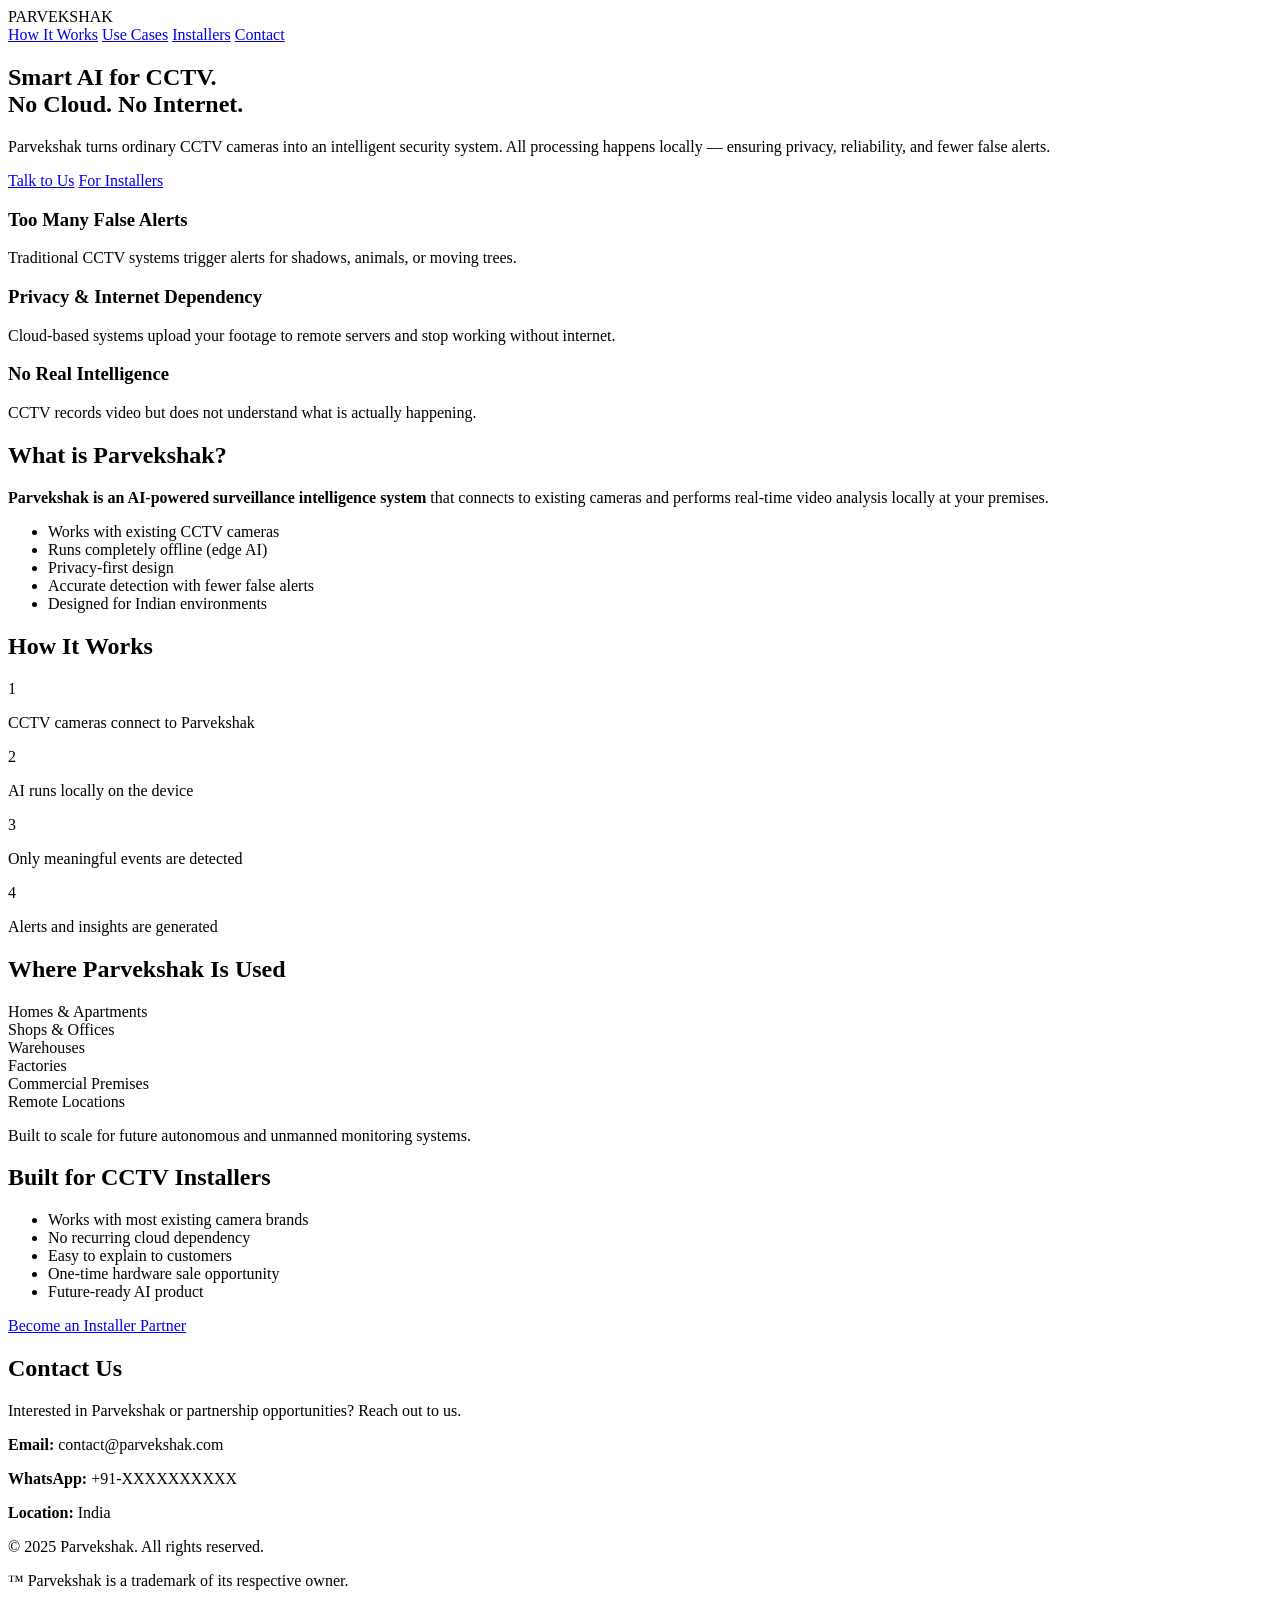
==== index.html @ 23ad48a1 "Add initial HTML structure for Parvekshak website This is the initial commit for the Parvekshak proj" ====
<!DOCTYPE html>
<html lang="en">
<head>
  <meta charset="UTF-8" />
  <meta name="viewport" content="width=device-width, initial-scale=1.0"/>
  <title>Parvekshak | Smart AI Surveillance</title>
  <meta name="description" content="Parvekshak is a local AI-powered surveillance system that adds intelligence to CCTV cameras. No cloud. No internet. Privacy-first."/>
  <link rel="stylesheet" href="style.css"/>
</head>

<body>

  <!-- HEADER -->
  <header class="header">
    <div class="container">
      <div class="logo">PARVEKSHAK</div>
      <nav>
        <a href="#how">How It Works</a>
        <a href="#usecases">Use Cases</a>
        <a href="#installers">Installers</a>
        <a href="#contact" class="btn small">Contact</a>
      </nav>
    </div>
  </header>

  <!-- HERO -->
  <section class="hero">
    <div class="container">
      <h1>Smart AI for CCTV.<br>No Cloud. No Internet.</h1>
      <p>
        Parvekshak turns ordinary CCTV cameras into an intelligent security system.
        All processing happens locally — ensuring privacy, reliability, and fewer false alerts.
      </p>
      <div class="actions">
        <a href="#contact" class="btn">Talk to Us</a>
        <a href="#installers" class="btn outline">For Installers</a>
      </div>
    </div>
  </section>

  <!-- PROBLEMS -->
  <section class="section light">
    <div class="container grid-3">
      <div class="card">
        <h3>Too Many False Alerts</h3>
        <p>
          Traditional CCTV systems trigger alerts for shadows, animals, or moving trees.
        </p>
      </div>
      <div class="card">
        <h3>Privacy & Internet Dependency</h3>
        <p>
          Cloud-based systems upload your footage to remote servers and stop working without internet.
        </p>
      </div>
      <div class="card">
        <h3>No Real Intelligence</h3>
        <p>
          CCTV records video but does not understand what is actually happening.
        </p>
      </div>
    </div>
  </section>

  <!-- WHAT IS PARVEKSHAK -->
  <section class="section">
    <div class="container">
      <h2>What is Parvekshak?</h2>
      <p class="center">
        <strong>Parvekshak is an AI-powered surveillance intelligence system</strong> that connects to existing cameras
        and performs real-time video analysis locally at your premises.
      </p>

      <ul class="features">
        <li>Works with existing CCTV cameras</li>
        <li>Runs completely offline (edge AI)</li>
        <li>Privacy-first design</li>
        <li>Accurate detection with fewer false alerts</li>
        <li>Designed for Indian environments</li>
      </ul>
    </div>
  </section>

  <!-- HOW IT WORKS -->
  <section id="how" class="section light">
    <div class="container">
      <h2>How It Works</h2>
      <div class="grid-4">
        <div class="step">
          <span>1</span>
          <p>CCTV cameras connect to Parvekshak</p>
        </div>
        <div class="step">
          <span>2</span>
          <p>AI runs locally on the device</p>
        </div>
        <div class="step">
          <span>3</span>
          <p>Only meaningful events are detected</p>
        </div>
        <div class="step">
          <span>4</span>
          <p>Alerts and insights are generated</p>
        </div>
      </div>
    </div>
  </section>

  <!-- USE CASES -->
  <section id="usecases" class="section">
    <div class="container">
      <h2>Where Parvekshak Is Used</h2>
      <div class="grid-3">
        <div class="card">Homes & Apartments</div>
        <div class="card">Shops & Offices</div>
        <div class="card">Warehouses</div>
        <div class="card">Factories</div>
        <div class="card">Commercial Premises</div>
        <div class="card">Remote Locations</div>
      </div>
      <p class="center subtle">
        Built to scale for future autonomous and unmanned monitoring systems.
      </p>
    </div>
  </section>

  <!-- INSTALLERS -->
  <section id="installers" class="section dark">
    <div class="container">
      <h2>Built for CCTV Installers</h2>
      <ul class="features">
        <li>Works with most existing camera brands</li>
        <li>No recurring cloud dependency</li>
        <li>Easy to explain to customers</li>
        <li>One-time hardware sale opportunity</li>
        <li>Future-ready AI product</li>
      </ul>
      <div class="center">
        <a href="#contact" class="btn">Become an Installer Partner</a>
      </div>
    </div>
  </section>

  <!-- CONTACT -->
  <section id="contact" class="section">
    <div class="container">
      <h2>Contact Us</h2>
      <p class="center">
        Interested in Parvekshak or partnership opportunities?  
        Reach out to us.
      </p>

      <div class="contact-box">
        <p><strong>Email:</strong> contact@parvekshak.com</p>
        <p><strong>WhatsApp:</strong> +91-XXXXXXXXXX</p>
        <p><strong>Location:</strong> India</p>
      </div>
    </div>
  </section>

  <!-- FOOTER -->
  <footer class="footer">
    <div class="container">
      <p>© 2025 Parvekshak. All rights reserved.</p>
      <p class="small">™ Parvekshak is a trademark of its respective owner.</p>
    </div>
  </footer>

</body>
</html>
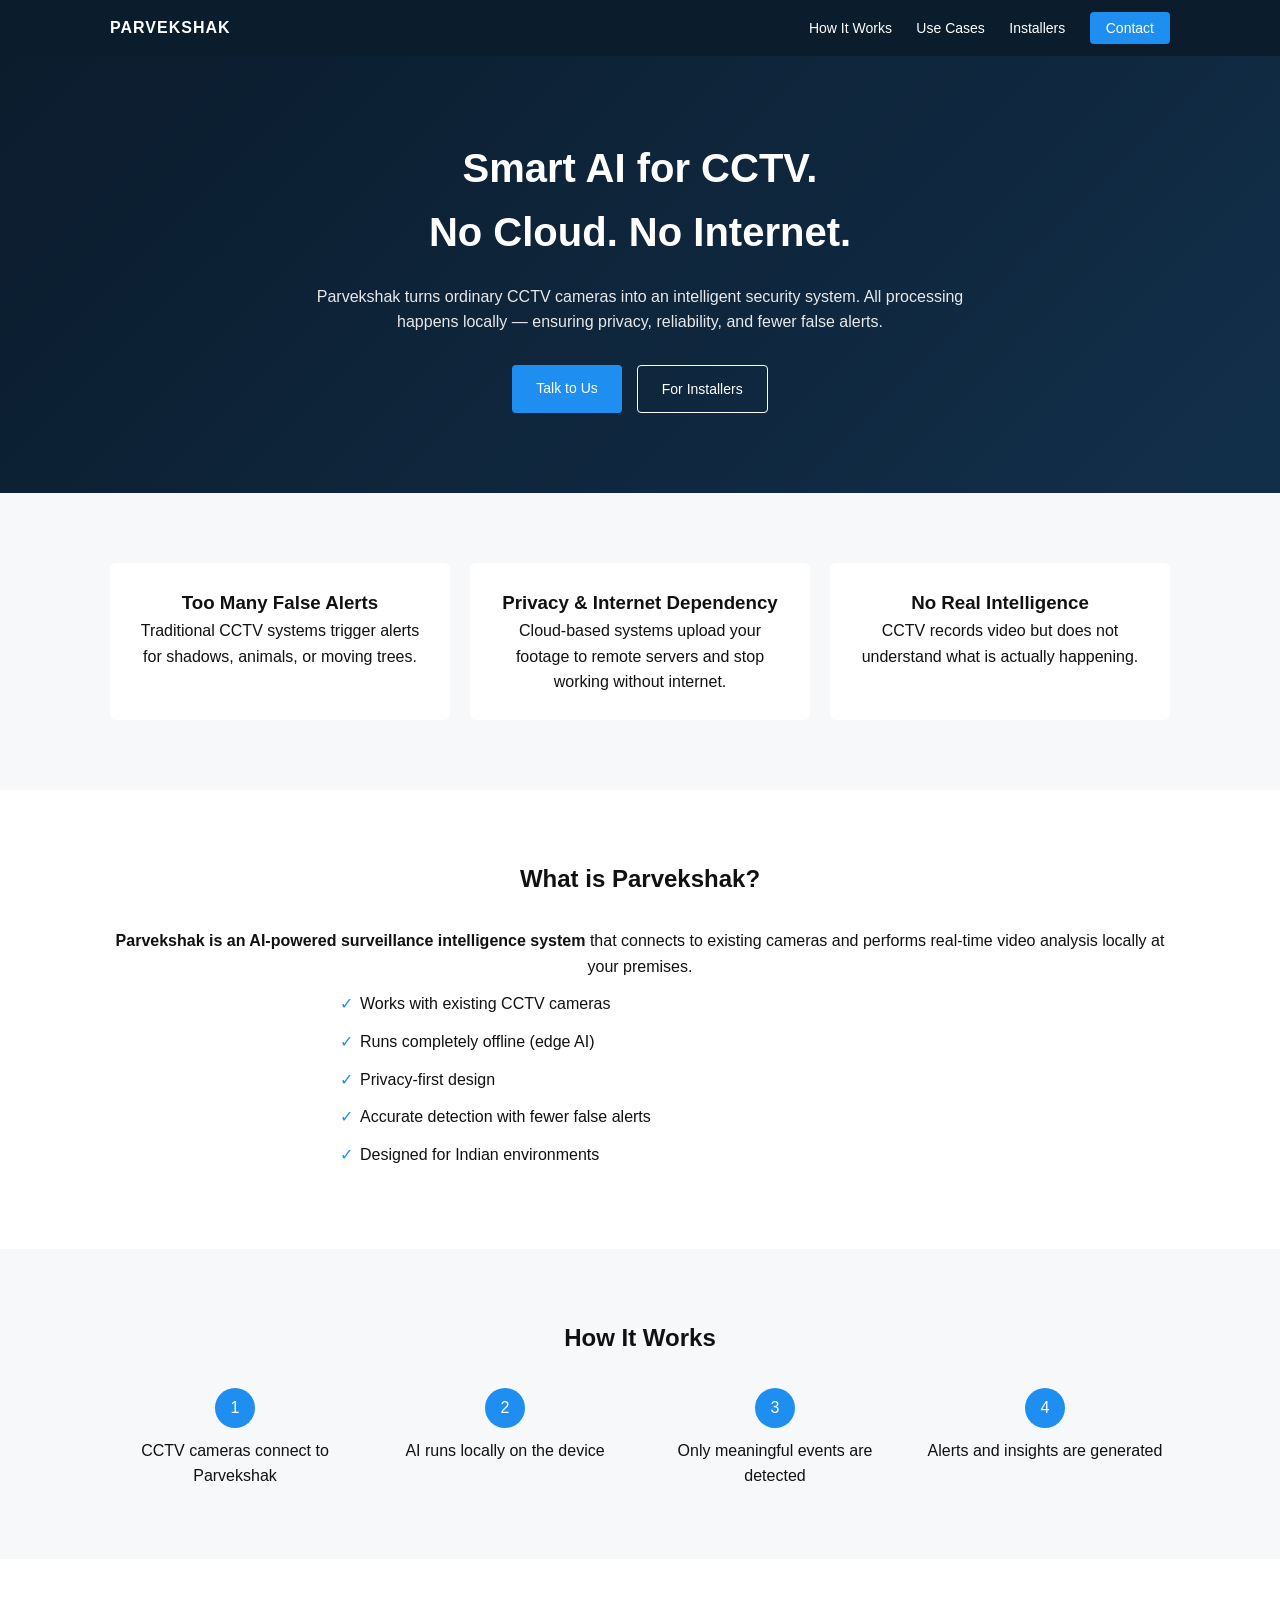
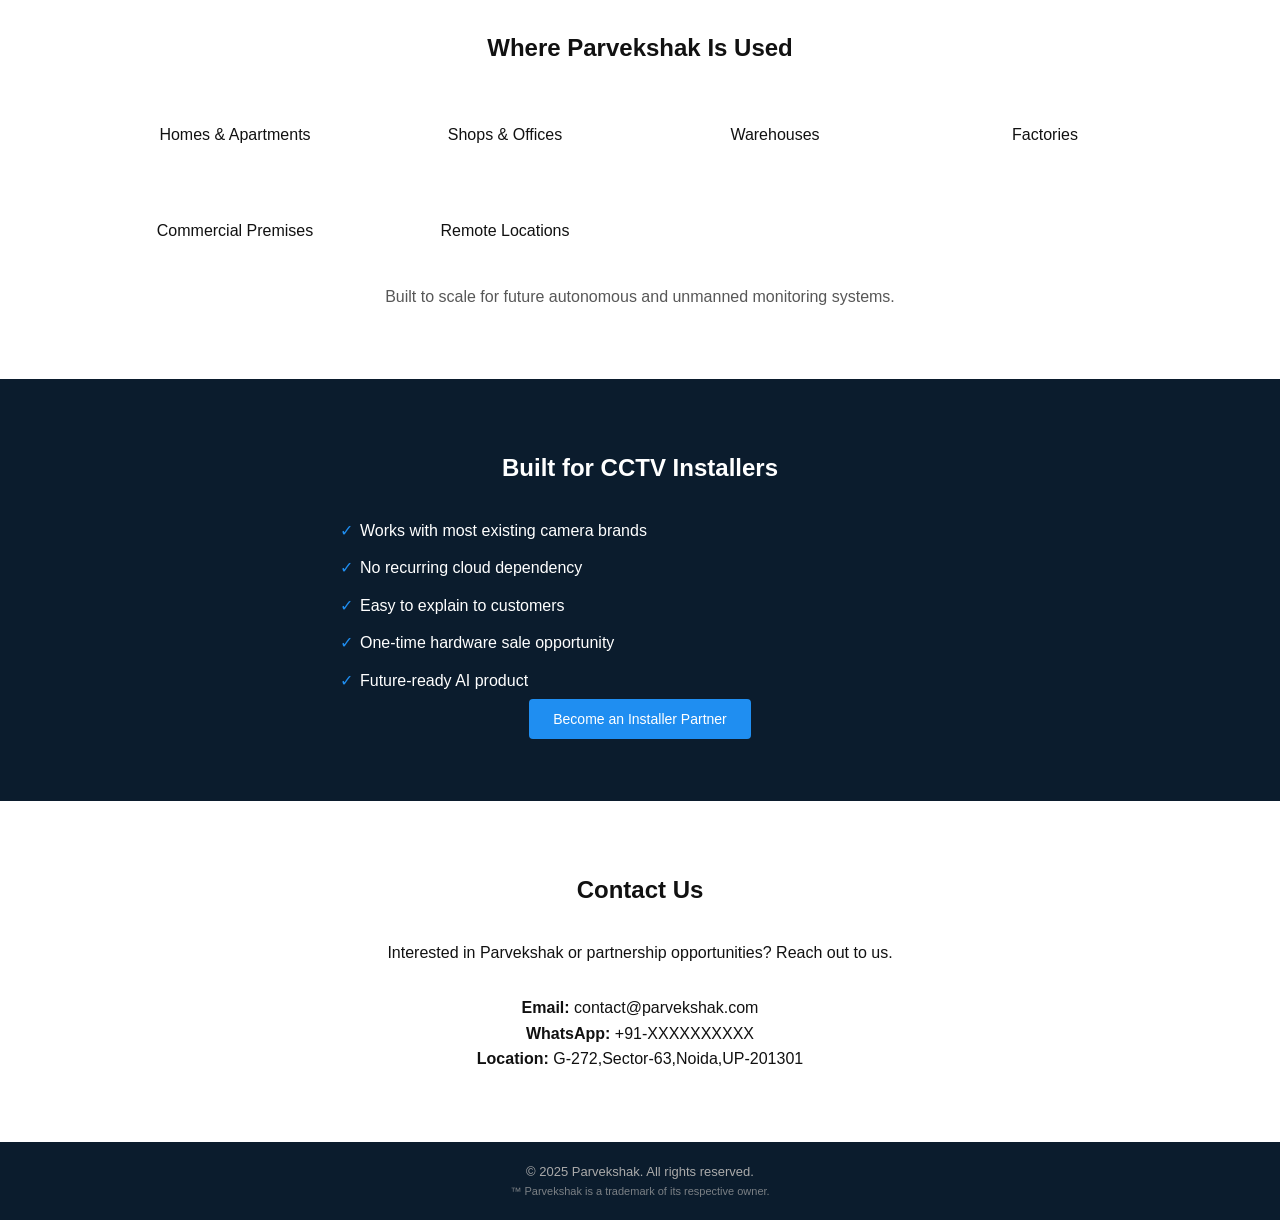
==== commit 6a079eb0: "Update location details in contact box" ====
--- a/index.html
+++ b/index.html
@@ -153,7 +153,7 @@
       <div class="contact-box">
         <p><strong>Email:</strong> contact@parvekshak.com</p>
         <p><strong>WhatsApp:</strong> +91-XXXXXXXXXX</p>
-        <p><strong>Location:</strong> India</p>
+        <p><strong>Location:</strong> G-272,Sector-63,Noida,UP-201301</p>
       </div>
     </div>
   </section>
--- a/style.css
+++ b/style.css
@@ -0,0 +1,190 @@
+* {
+  box-sizing: border-box;
+  margin: 0;
+  padding: 0;
+  font-family: Inter, Arial, sans-serif;
+}
+
+body {
+  color: #111;
+  line-height: 1.6;
+}
+
+a {
+  text-decoration: none;
+  color: inherit;
+}
+
+.container {
+  max-width: 1100px;
+  margin: auto;
+  padding: 0 20px;
+}
+
+.header {
+  background: #0b1c2d;
+  color: #fff;
+  padding: 15px 0;
+}
+
+.header .container {
+  display: flex;
+  justify-content: space-between;
+  align-items: center;
+}
+
+.logo {
+  font-weight: 700;
+  letter-spacing: 1px;
+}
+
+nav a {
+  margin-left: 20px;
+  font-size: 14px;
+}
+
+.hero {
+  background: linear-gradient(135deg, #0b1c2d, #122f4a);
+  color: #fff;
+  padding: 80px 0;
+  text-align: center;
+}
+
+.hero h1 {
+  font-size: 40px;
+  margin-bottom: 20px;
+}
+
+.hero p {
+  max-width: 700px;
+  margin: auto;
+  margin-bottom: 30px;
+  opacity: 0.9;
+}
+
+.actions {
+  display: flex;
+  justify-content: center;
+  gap: 15px;
+}
+
+.btn {
+  background: #1f8ef1;
+  color: #fff;
+  padding: 12px 24px;
+  border-radius: 4px;
+  font-size: 14px;
+}
+
+.btn.small {
+  padding: 8px 16px;
+}
+
+.btn.outline {
+  background: transparent;
+  border: 1px solid #fff;
+}
+
+.section {
+  padding: 70px 0;
+}
+
+.section.light {
+  background: #f6f8fa;
+}
+
+.section.dark {
+  background: #0b1c2d;
+  color: #fff;
+}
+
+.section h2 {
+  text-align: center;
+  margin-bottom: 30px;
+}
+
+.center {
+  text-align: center;
+}
+
+.subtle {
+  opacity: 0.7;
+  margin-top: 15px;
+}
+
+.grid-3, .grid-4 {
+  display: grid;
+  gap: 20px;
+}
+
+.grid-3 {
+  grid-template-columns: repeat(auto-fit, minmax(250px, 1fr));
+}
+
+.grid-4 {
+  grid-template-columns: repeat(auto-fit, minmax(180px, 1fr));
+}
+
+.card {
+  background: #fff;
+  padding: 25px;
+  border-radius: 6px;
+  text-align: center;
+}
+
+.section.dark .card {
+  background: #122f4a;
+}
+
+.features {
+  max-width: 600px;
+  margin: auto;
+  list-style: none;
+}
+
+.features li {
+  margin: 12px 0;
+  padding-left: 20px;
+  position: relative;
+}
+
+.features li::before {
+  content: "✓";
+  position: absolute;
+  left: 0;
+  color: #1f8ef1;
+}
+
+.step {
+  text-align: center;
+}
+
+.step span {
+  display: inline-block;
+  width: 40px;
+  height: 40px;
+  background: #1f8ef1;
+  color: #fff;
+  border-radius: 50%;
+  line-height: 40px;
+  margin-bottom: 10px;
+}
+
+.contact-box {
+  max-width: 400px;
+  margin: 30px auto 0;
+  text-align: center;
+}
+
+.footer {
+  background: #0b1c2d;
+  color: #aaa;
+  text-align: center;
+  padding: 20px 0;
+  font-size: 13px;
+}
+
+.footer .small {
+  font-size: 11px;
+  opacity: 0.7;
+}
